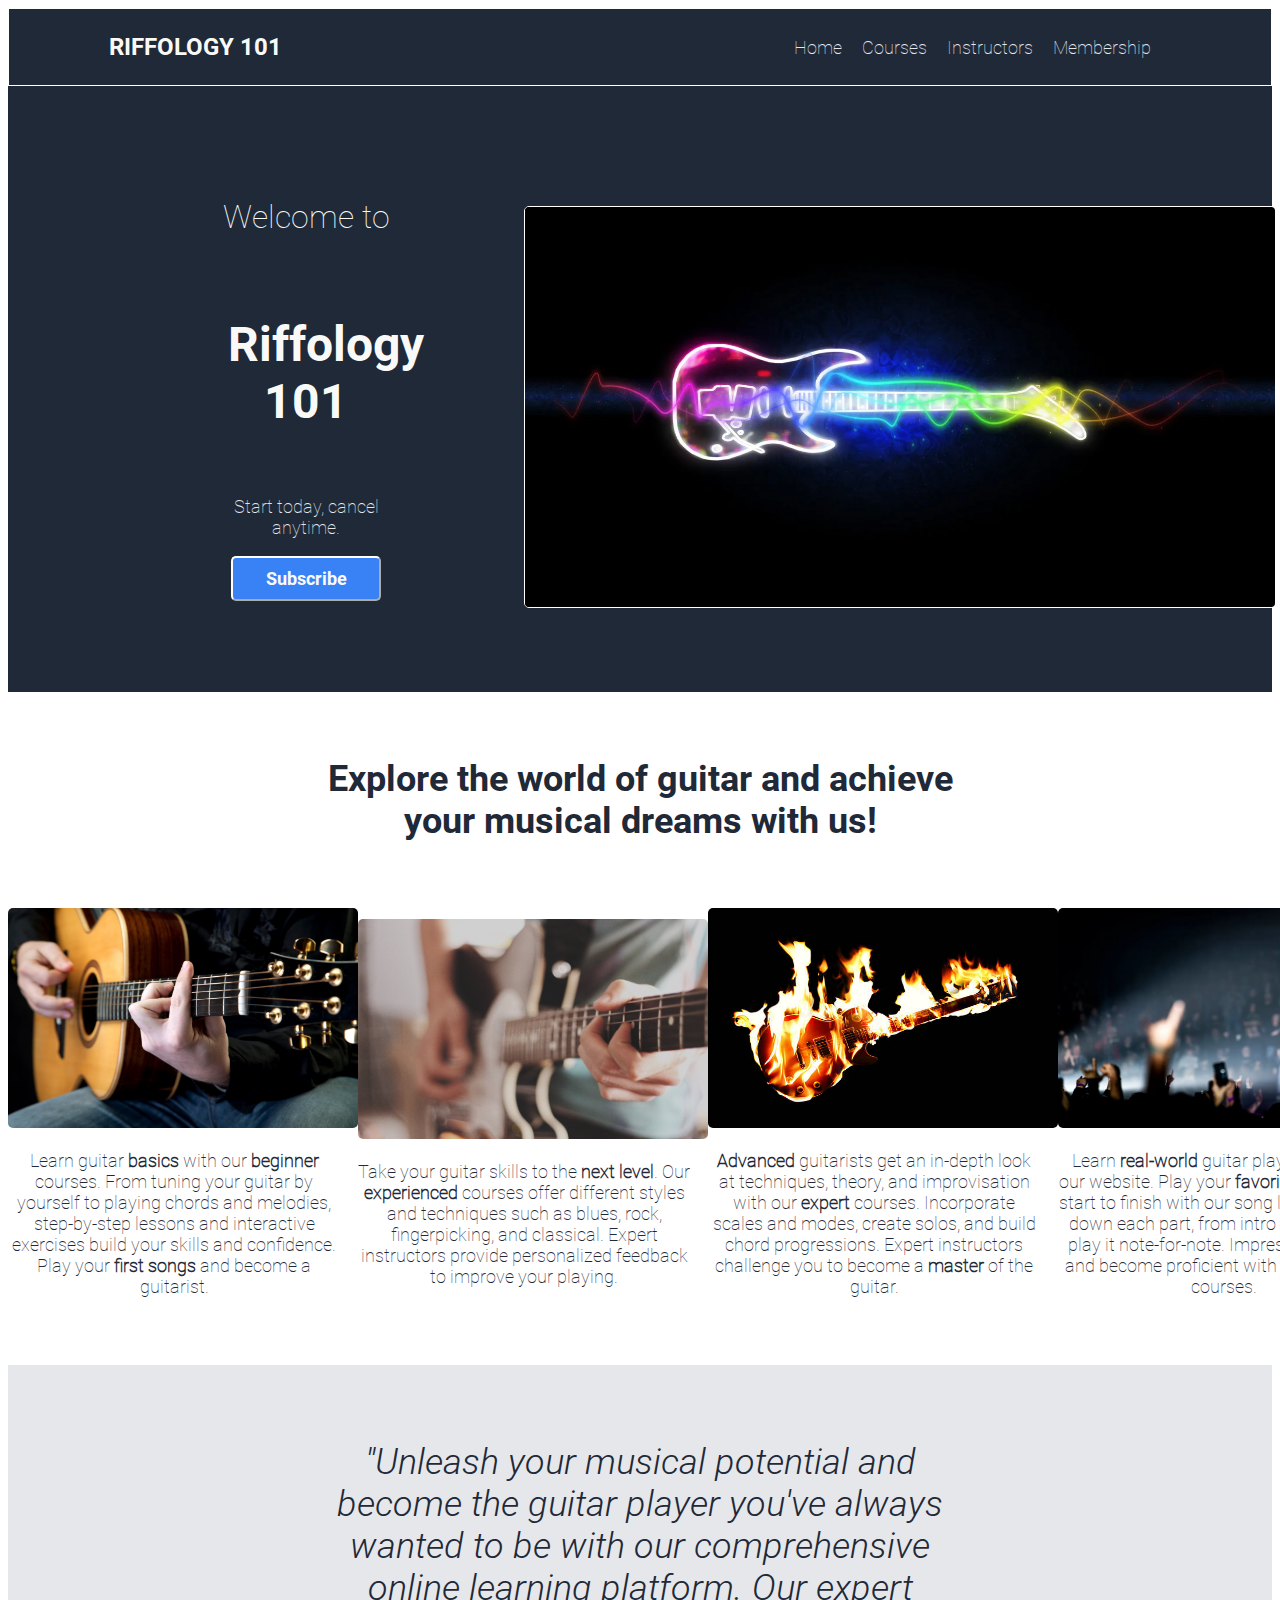
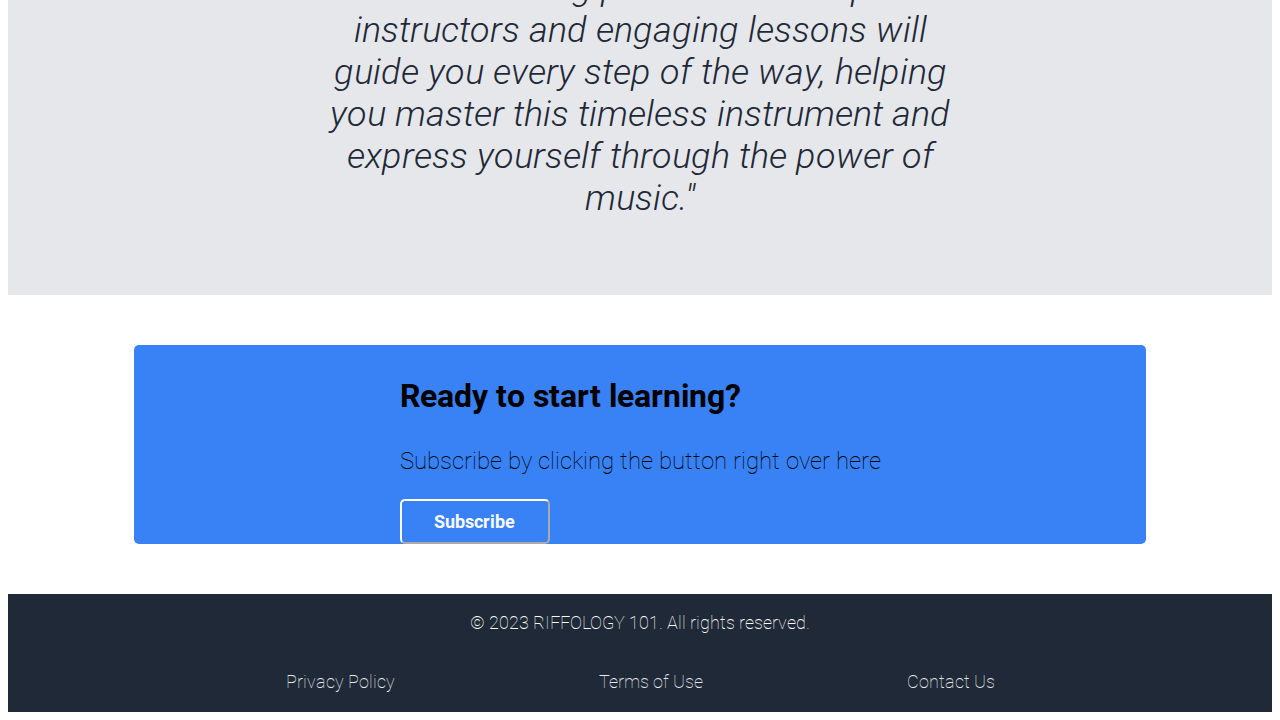
==== index.html @ 1169cb9c "first commit" ====
<!DOCTYPE html>
<html lang="en">
<head>
    <meta charset="UTF-8">
    <meta http-equiv="X-UA-Compatible" content="IE=edge">
    <meta name="viewport" content="width=device-width, initial-scale=1.0">
    <link rel="stylesheet" href="style.css">
    <title>Home | RIFFOLOGY 101</title>
</head>
<body>
    <header>
        <div class="hero">
            <div class="left-hero">
                <p>RIFFOLOGY 101</p>
            </div>
            <nav class="right-hero">
                <a href="./index.html">Home</a>
                <a href="./pages/courses.html">Courses</a>
                <a href="./pages/instructors.html">Instructors</a>
                <a href="./pages/membership.html">Membership</a>
            </nav>
        </div>

        <div class="box-2">
            <div class="inside-box-2">
                <div class="deep-box-2">
                    <div class="welcome-box-2">
                        <p>Welcome to</p>
                    </div>
                    <div class="title-box-2">
                        <p>Riffology 101</p>
                    </div>
                    <div class="context-box-2">
                        <p>Start today, cancel anytime.</p>
                    </div>
                    <button class="button-box-2">Subscribe</button>
                </div>
                <div class="img-container">
                    <img class="img" src="./images/neon.jpg" alt="neon-guitar-img">
                </div>
            </div>
        </div>
    </header>

    <section class="text-box">
        <div class="text-info">
            <p>Explore the world of guitar and achieve your musical dreams with us!</p>
        </div>
    </section>

    <article class="four-boxes">
        <section class="box-container">
            <figure>
                <img src="./images/beginner.jpg" alt="beginner-course-img">
                <figcaption>
                    <p>Learn guitar <b>basics</b> with our <b>beginner</b> courses. From tuning your guitar by yourself to playing chords
                        and melodies, step-by-step lessons and interactive exercises build your skills and confidence. Play your
                        <b>first songs</b> and become a guitarist.</p>
                </figcaption>
            </figure>
        </section>

        <section class="box-container">
            <figure>
                <img src="./images/experienced.jpg" alt="experienced-course-img">
                <figcaption>
                    <p>Take your guitar skills to the <b>next level</b>. Our <b>experienced</b> courses offer different styles
                        and techniques such as blues, rock, fingerpicking, and classical. Expert instructors provide personalized feedback
                        to improve your playing.</p>
                </figcaption>
            </figure>
        </section>

        <section class="box-container">
            <figure>
                <img src="./images/advanced.jpg" alt="advanced-course-img">
                <figcaption>
                    <p><b>Advanced</b> guitarists get an in-depth look at techniques, theory, and improvisation with our
                        <b>expert</b> courses. Incorporate scales and modes, create solos, and build chord progressions. Expert instructors
                        challenge you to become a <b>master</b> of the guitar.</p>
                </figcaption>
            </figure>
        </section>

        <section class="box-container">
            <figure>
                <img src="./images/stage.jpg" alt="band-on-stage-img">
                <figcaption>
                    <p>Learn <b>real-world</b> guitar playing skills on our website. Play your <b>favorite songs</b> from start to finish with
                        our song lessons. Break down each part, from intro to outro, and play it note-for-note. Impress loved ones and become
                        proficient with our thorough courses.</p>
                </figcaption>
            </figure>
        </section>
    </article>

    <section class="quote-box">
        <div class="quote-text">
            <p>"Unleash your musical potential and become the guitar player you've always wanted to be with our comprehensive
                 online learning platform. Our expert instructors and engaging lessons will guide you every step of the way,
                  helping you master this timeless instrument and express yourself through the power of music."
            </p>
        </div>
    </section>

    <!-- <section class="subscribe-box">
        <div class="subscribe-box-content">
            <div class="subscribe-box-text">
                <div class="subscribe-box-bold">
                    <p>Ready to start learning?</p>
                </div>
                <div class="subscribe-box-normal">
                    <p>Subscribe by clicking the button right over here</p>
                </div>
            </div>
            <button class="subscribe-button">Subscribe</button>
        </div>
    </section> -->

    <section class="subscribe-box">
        <div class="content">
            <div class="text">
                <div class="bold">
                    <p>Ready to start learning?</p>
                </div>
                <div class="thin">
                    <p>Subscribe by clicking the button right over here</p>
                </div>
            </div>
            <button class="subscribe-button">Subscribe</button>
        </div>
    </section>

    <footer>
        <p>© 2023 RIFFOLOGY 101. All rights reserved.</p>
        <nav role="navigation">
            <a href="">Privacy Policy</a>
            <a href="">Terms of Use</a>
            <a href="">Contact Us</a>
        </nav>
    </footer>
    
</body>
</html>
---- style.css ----
@font-face {
    font-family: 'Roboto';
    src: url(./fonts/Roboto-Black.ttf);
}
@font-face {
    font-family: 'RobotoBold';
    src: url(./fonts/Roboto-Bold.ttf);
    font-weight: 800;
}
@font-face {
    font-family: 'RobotoThin';
    src: url(./fonts/Roboto-Thin.ttf);
    font-weight: 100;
}
@font-face {
    font-family: 'RobotoLightItalic';
    src: url(./fonts/Roboto-LightItalic.ttf);
}

/* --------------------------------------------------------------MAIN-------------------------------------------------------------- */

/* *{
    border: 1px solid red;
} */

header{
    background-color: #1f2937;
}

footer{
    display: flex;
    flex-direction: column;
    gap: 20px;
    background-color: #1f2937;
    margin-top: 50px;
    padding-bottom: 20px;
    font-family: 'RobotoThin';
    font-size: 18px;
    color: #f9faf8;
    justify-content: center;
    text-align: center;
}

footer a{
    text-decoration: none;
    padding: 0 100px;
    font-family: 'RobotoThin';
    font-size: 18px;
    color: #e5e7eb;
}

.hero{
    display: flex;
    justify-content: space-between;
    border: 1px solid white;
}

.left-hero {
    font-family: 'RobotoBold';
    font-size: 24px;
    color: #f9faf8;
    margin-left: 100px;
}
  
.right-hero {
    display: flex;
    align-items: center;
    margin-right: 100px;
}

.right-hero a{
    text-decoration: none;
    font-family: 'RobotoThin';
    font-size: 18px;
    color: #e5e7eb;
    margin-right: 20px;
}

/* --------------------------------------------------------------INDEX-------------------------------------------------------------- */

.box-2{
    display: flex;
    justify-content: space-between;
    margin-top: 80px;
    margin-left: 200px;
    margin-right: 100px;
    padding-bottom: 80px;
}

.inside-box-2{
    display: flex;
}

.deep-box-2{
    display: flex;
    flex-direction: column;
    text-align: center;
    align-items: center;
}

.welcome-box-2{
    font-family: 'RobotoThin';
    font-size: 32px;
    color: #f9faf8;
}

.title-box-2{
    font-family: 'RobotoBold';
    font-size: 48px;
    color: #f9faf8;
    width: 80%;
}

.context-box-2{
    font-family: 'RobotoThin';
    font-size: 18px;
    color: #e5e7eb;
}

.button-box-2{
    background-color: #3882f6;
    color: #f9faf8;
    padding: 10px 20px;
    border-radius: 5px;
    border-color: white;
    font-family: 'RobotoBold';
    font-size: 18px;
    width: 150px;
}

.img-container{
    margin-left: 120px;
    margin-top: 40px;
}

.img{
    width: 750px;
    height: 400px;
    border: 1px solid white;
    border-radius: 5px;
}

.text-box{
    display: flex;
    align-items: center;
    margin: 30px 0;
}

.text-info{
    font-family: 'RobotoBold';
    font-size: 36px;
    text-align: center;
    color: #1f2937;
    width: 50%;
    margin: 0 auto;
}

.four-boxes{
    display: flex;
    margin-bottom: 50px;
}

.four-boxes img{
    width: 350px;
    height: 220px;
    border-radius: 5px;
}

.four-boxes figure{
    margin: 0;
}

.four-boxes figcaption{
    font-family: 'RobotoThin';
    font-size: 18px;
    color: #1f2937;
    width: 95%;
}

.box-container{
    display: flex;
    align-items: center;
    text-align: center;
}

.quote-box{
    display: flex;
    background-color: #e5e7eb;
    align-items: center;
}

.quote-text{
    font-family: 'RobotoLightItalic';
    font-size: 36px;
    text-align: center;
    color: #1f2937;
    width: 50%;
    margin: 0 auto;
    padding: 40px 0;
}

.subscribe-box{
    display: flex;
    background-color: #3882f6;
    justify-content: center;
    border-radius: 5px;
    margin: 50px auto;
    width: 80%;
}

.subscribe-box-content{
    display: flex;
    align-items: center;
    justify-content: space-evenly;
    color: white;
    gap: 200px;
}

.subscribe-box-text{
    padding: 20px 0;
}

.subscribe-box-bold{
    font-family: 'RobotoBold';
    font-size: 24px;
}

.subscribe-box-normal{
    font-family: 'RobotoThin';
    font-size: 18px;
}

.subscribe-box-bold p, .subscribe-box-normal p {
    margin: 0;
}

.subscribe-button{
    background-color: #3882f6;
    color: #f9faf8;
    border-radius: 5px;
    border-color: white;
    font-family: 'RobotoBold';
    font-size: 18px;
    padding: 10px 20px;
    width: 150px;
}

/* --------------------------------------------------------------COURSES-------------------------------------------------------------- */

.courses-no-background-box, .courses-background-box{
    display: flex;
    justify-content: space-evenly;
    font-family: 'RobotoThin';
    font-size: 24px;
    text-align: center;
}

.courses-no-background-box{
    color: #1f2937;
}

.courses-background-box{
    background-color: #1f2937;
    color: #f9faf8;
    border: 1px solid white;
}

.courses-no-background-box p, .courses-background-box p{
    padding-top: 65px;
}

.courses-no-background-box img, .courses-background-box img{
    width: 475px;
    height: 325px;
    border-radius: 5px;
    border: 1px solid white;
}

.courses-text{
    display: flex;
    width: 50%;
}

/* --------------------------------------------------------------INSTRUCTORS-------------------------------------------------------------- */

.instructors-box{
    display: flex;
    justify-content: space-evenly;
    font-family: 'RobotoThin';
    font-size: 24px;
    text-align: center;
    color: #e5e7eb;
}

.instructors-box img{
    width: 400px;
    height: 250px;
    border-radius: 5px;
    border: 1px solid white;
}

.instructors-box-content{
    display: flex;
    background-color: #1f2937;
}

/* --------------------------------------------------------------MEMBERSHIP-------------------------------------------------------------- */

.membership{
    display: flex;
    flex-direction: column;
    background-color: #1f2937;
    border-radius: 15px;
    margin: 5px auto;
    margin-top: 50px;
    padding: 20px 0;
    text-align: center;
    color: #e5e7eb;
    width: 50%;
}
.thin{
    font-family: 'RobotoThin';
    font-size: 24px;
}
.bold{
    font-family: 'RobotoBold';
    font-size: 32px;
}

.membership p{
    margin: 0;
}

.membership-plans{
    display: flex;
    justify-content: space-between;
    gap: 50px;
    margin: 0 50px;
    margin-top: 50px;
    color: #e5e7eb;
}

.membership-plan{
    display: flex;
    flex-direction: column;
    background-color: #1f2937;
    text-align: center;
    border-radius: 15px;
}

.membership-plan:first-child{
    height: 100%;
}

.membership-plan-title{
    font-family: 'RobotoBold';
    font-size: 48px;
}

.membership-fees{
    font-family: 'RobotoThin';
    font-size: 24px;
}

.membership-plan-content{
    font-family: 'RobotoThin';
    font-size: 18px;
    text-align: left;
}

.membership-plan-content ul li{
    margin-bottom: 15px;
}

.mid-hr{
    width: 50%;
}

.small-hr{
    width: 30%;
}

.membership-subscribe-button{
    background-color: #3882f6;
    color: #f9faf8;
    border-radius: 5px;
    border-color: white;
    font-family: 'RobotoBold';
    font-size: 18px;
    padding: 10px 20px;
    width: 150px;
    margin: 0 auto;
    margin-top: 10px;
    margin-bottom: 30px;
}
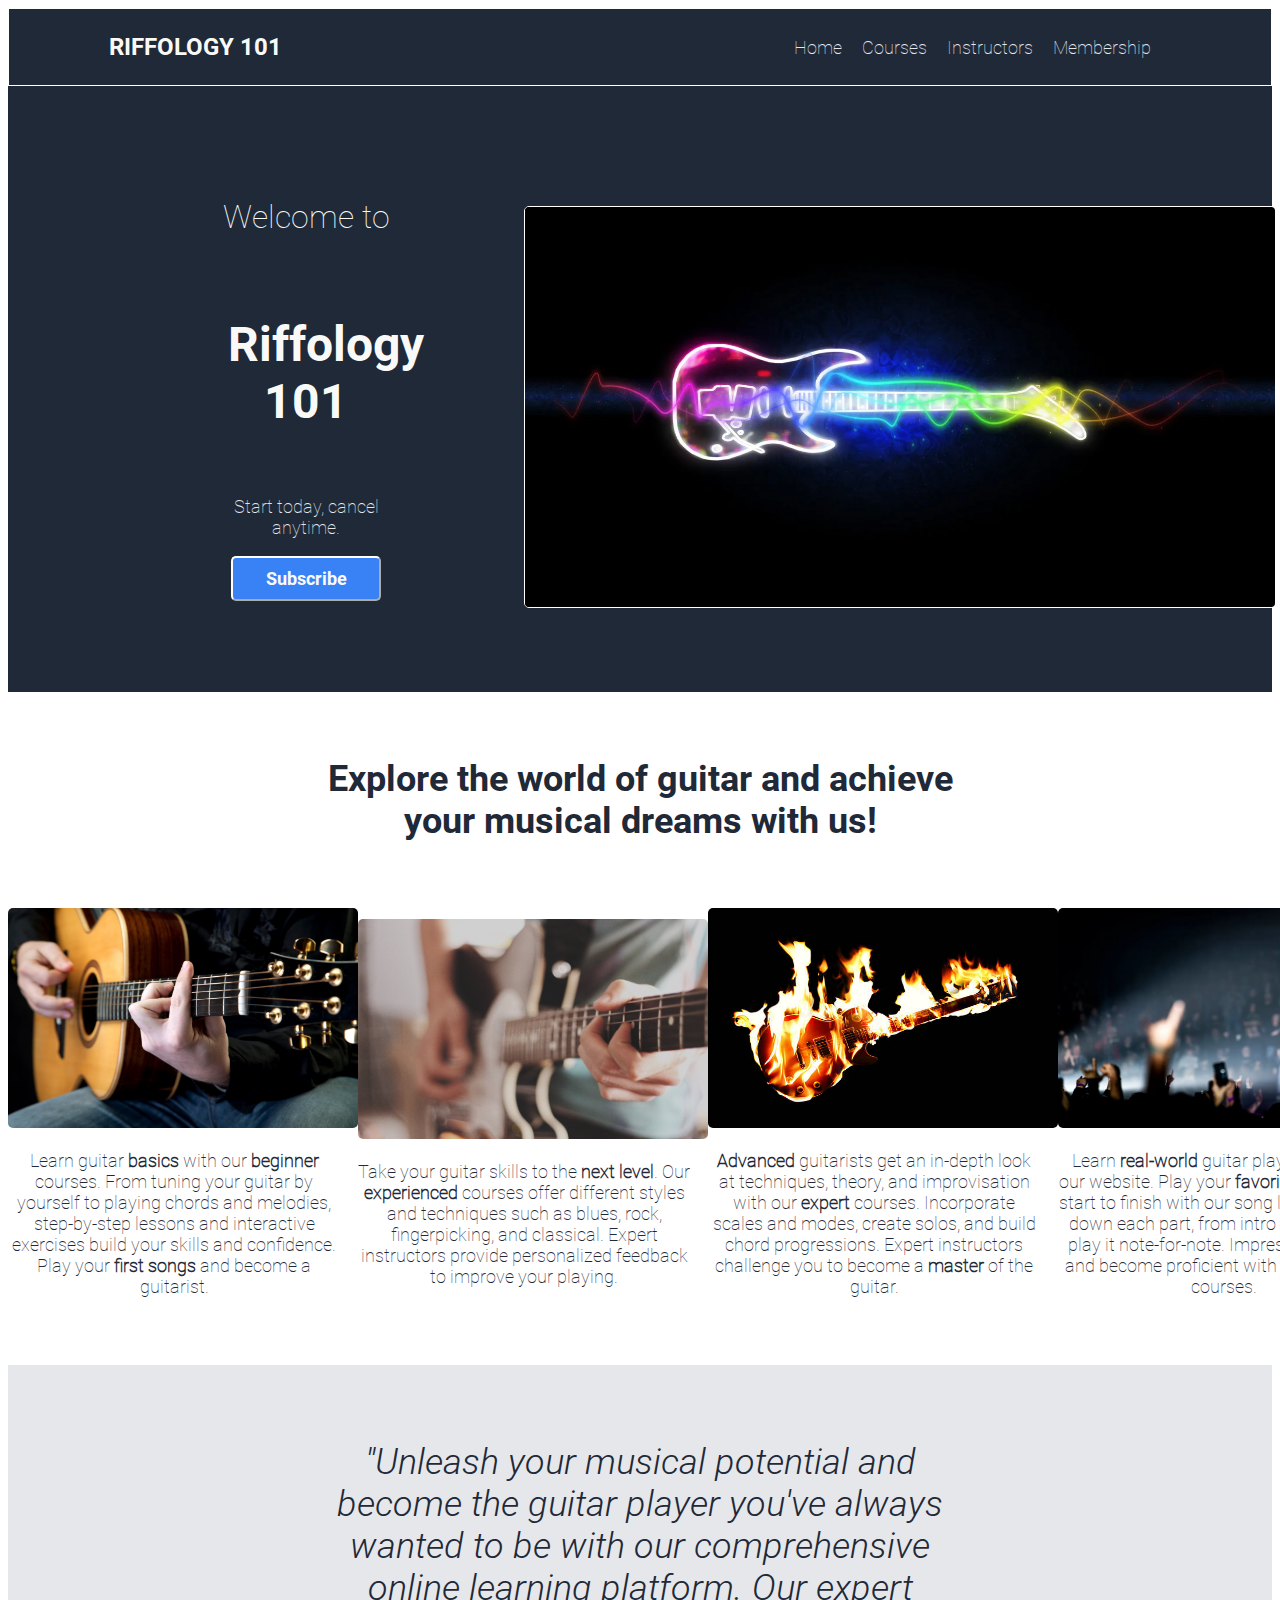
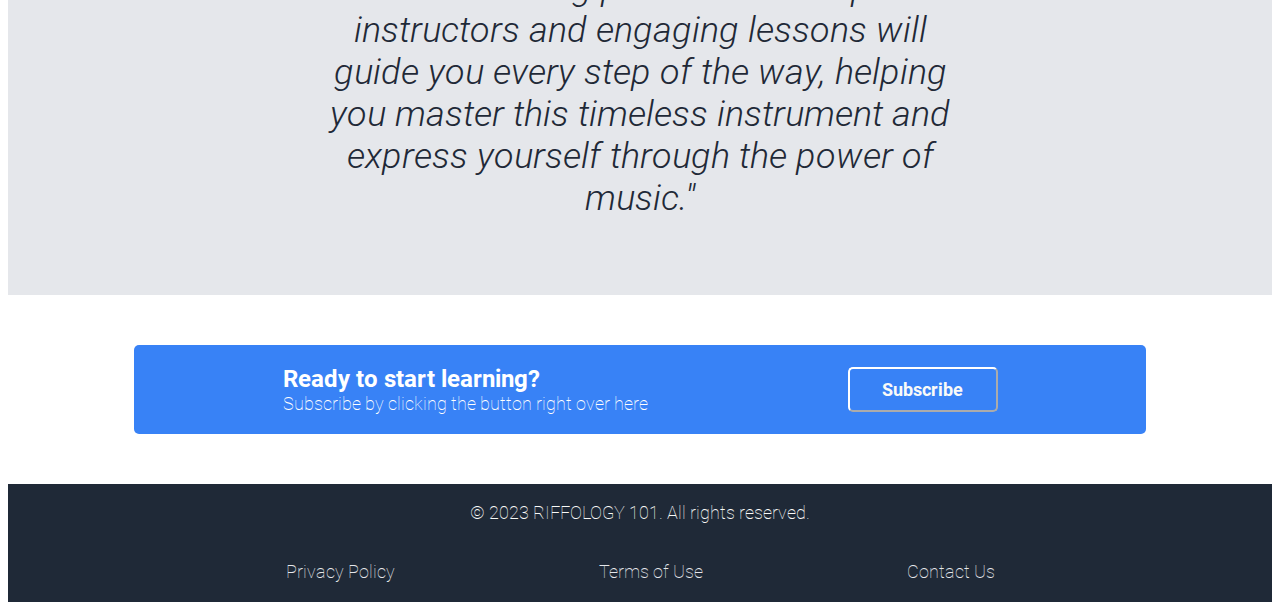
==== commit c17465bb: "update index.html" ====
--- a/index.html
+++ b/index.html
@@ -103,27 +103,13 @@
         </div>
     </section>
 
-    <!-- <section class="subscribe-box">
+    <section class="subscribe-box">
         <div class="subscribe-box-content">
             <div class="subscribe-box-text">
                 <div class="subscribe-box-bold">
                     <p>Ready to start learning?</p>
                 </div>
                 <div class="subscribe-box-normal">
-                    <p>Subscribe by clicking the button right over here</p>
-                </div>
-            </div>
-            <button class="subscribe-button">Subscribe</button>
-        </div>
-    </section> -->
-
-    <section class="subscribe-box">
-        <div class="content">
-            <div class="text">
-                <div class="bold">
-                    <p>Ready to start learning?</p>
-                </div>
-                <div class="thin">
                     <p>Subscribe by clicking the button right over here</p>
                 </div>
             </div>
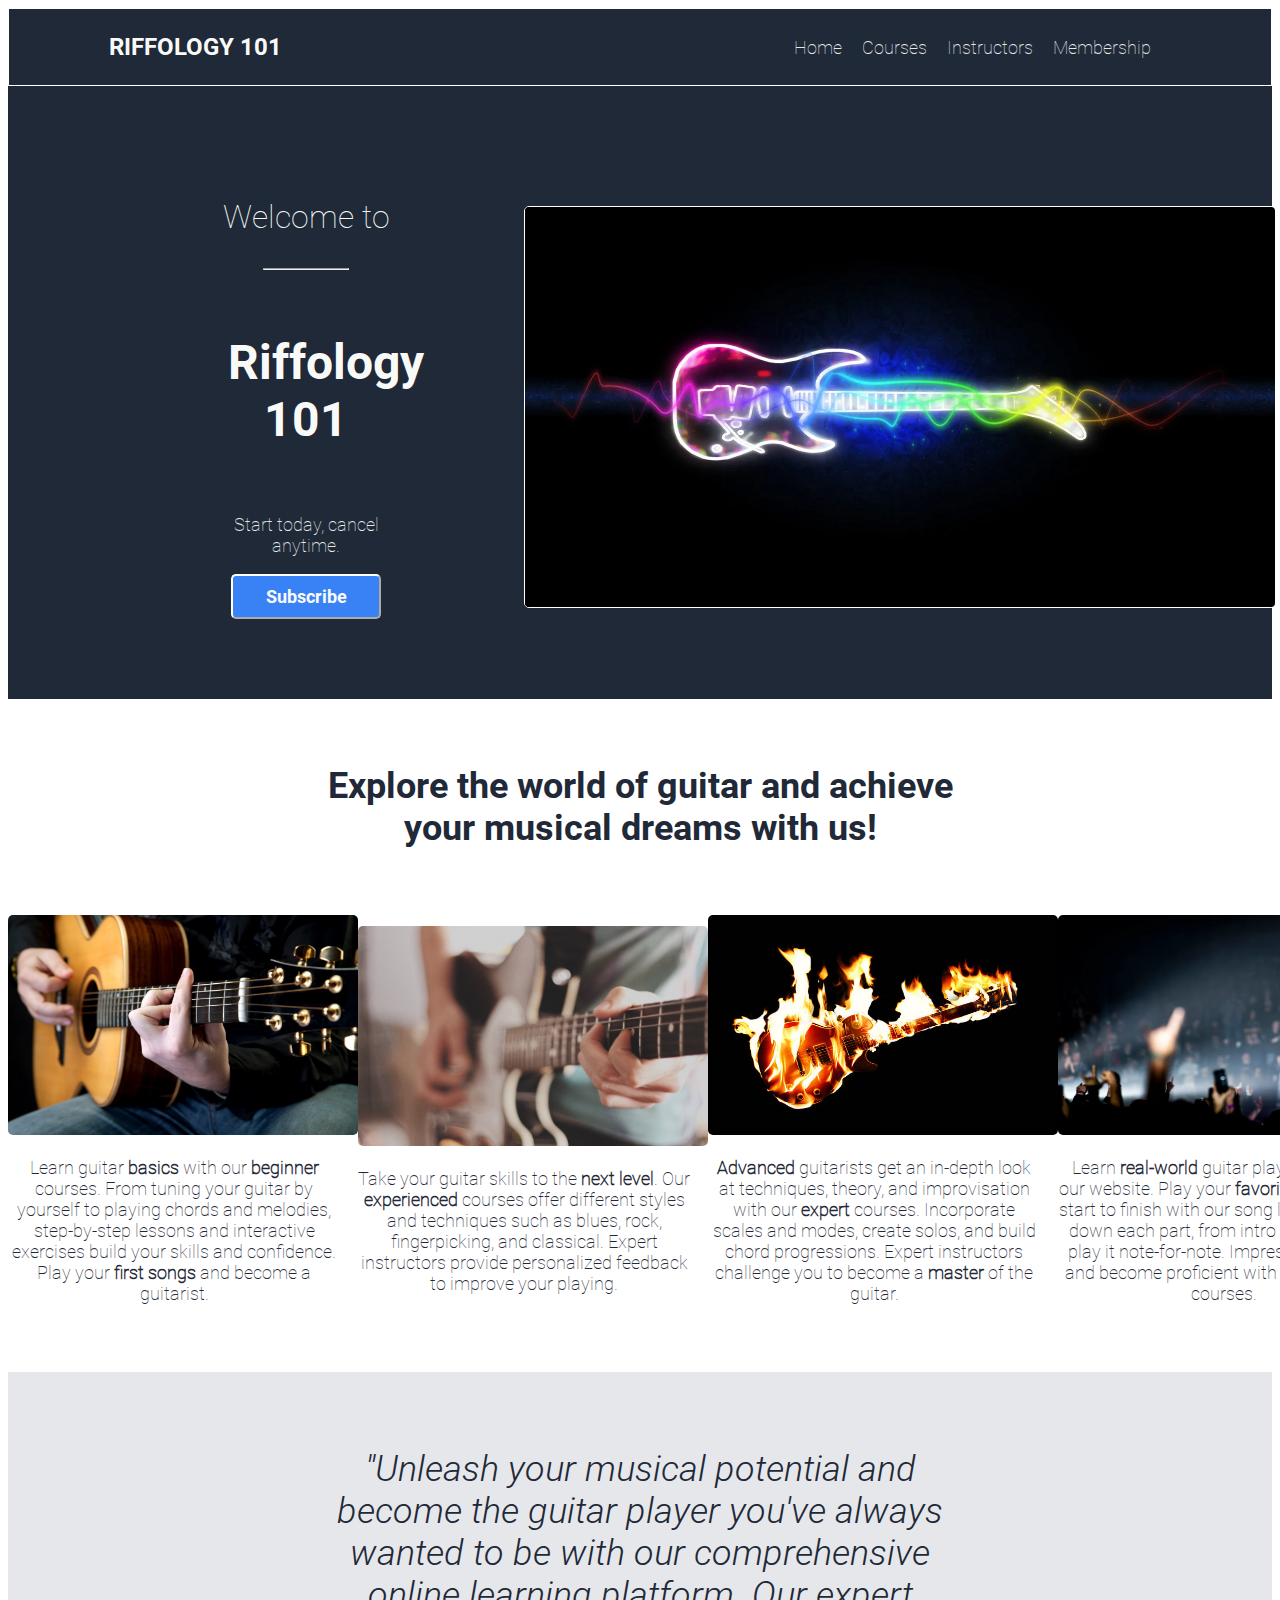
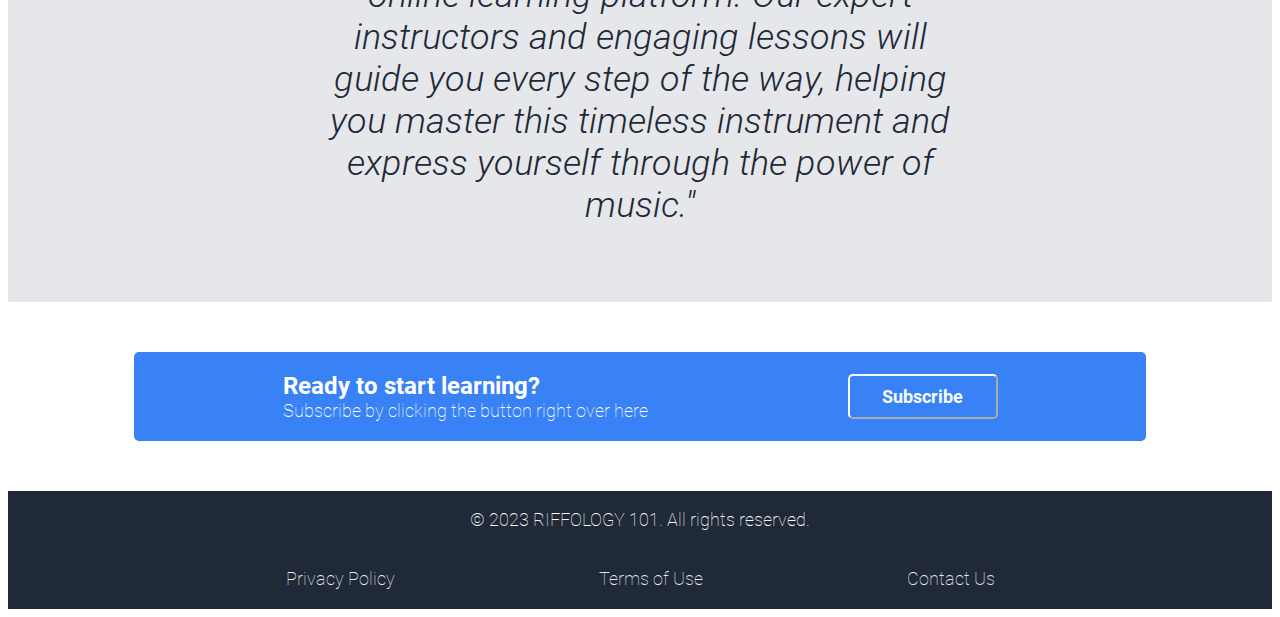
==== commit a3635260: "update index.html" ====
--- a/index.html
+++ b/index.html
@@ -26,6 +26,7 @@
                 <div class="deep-box-2">
                     <div class="welcome-box-2">
                         <p>Welcome to</p>
+                        <hr class="mid-hr">
                     </div>
                     <div class="title-box-2">
                         <p>Riffology 101</p>
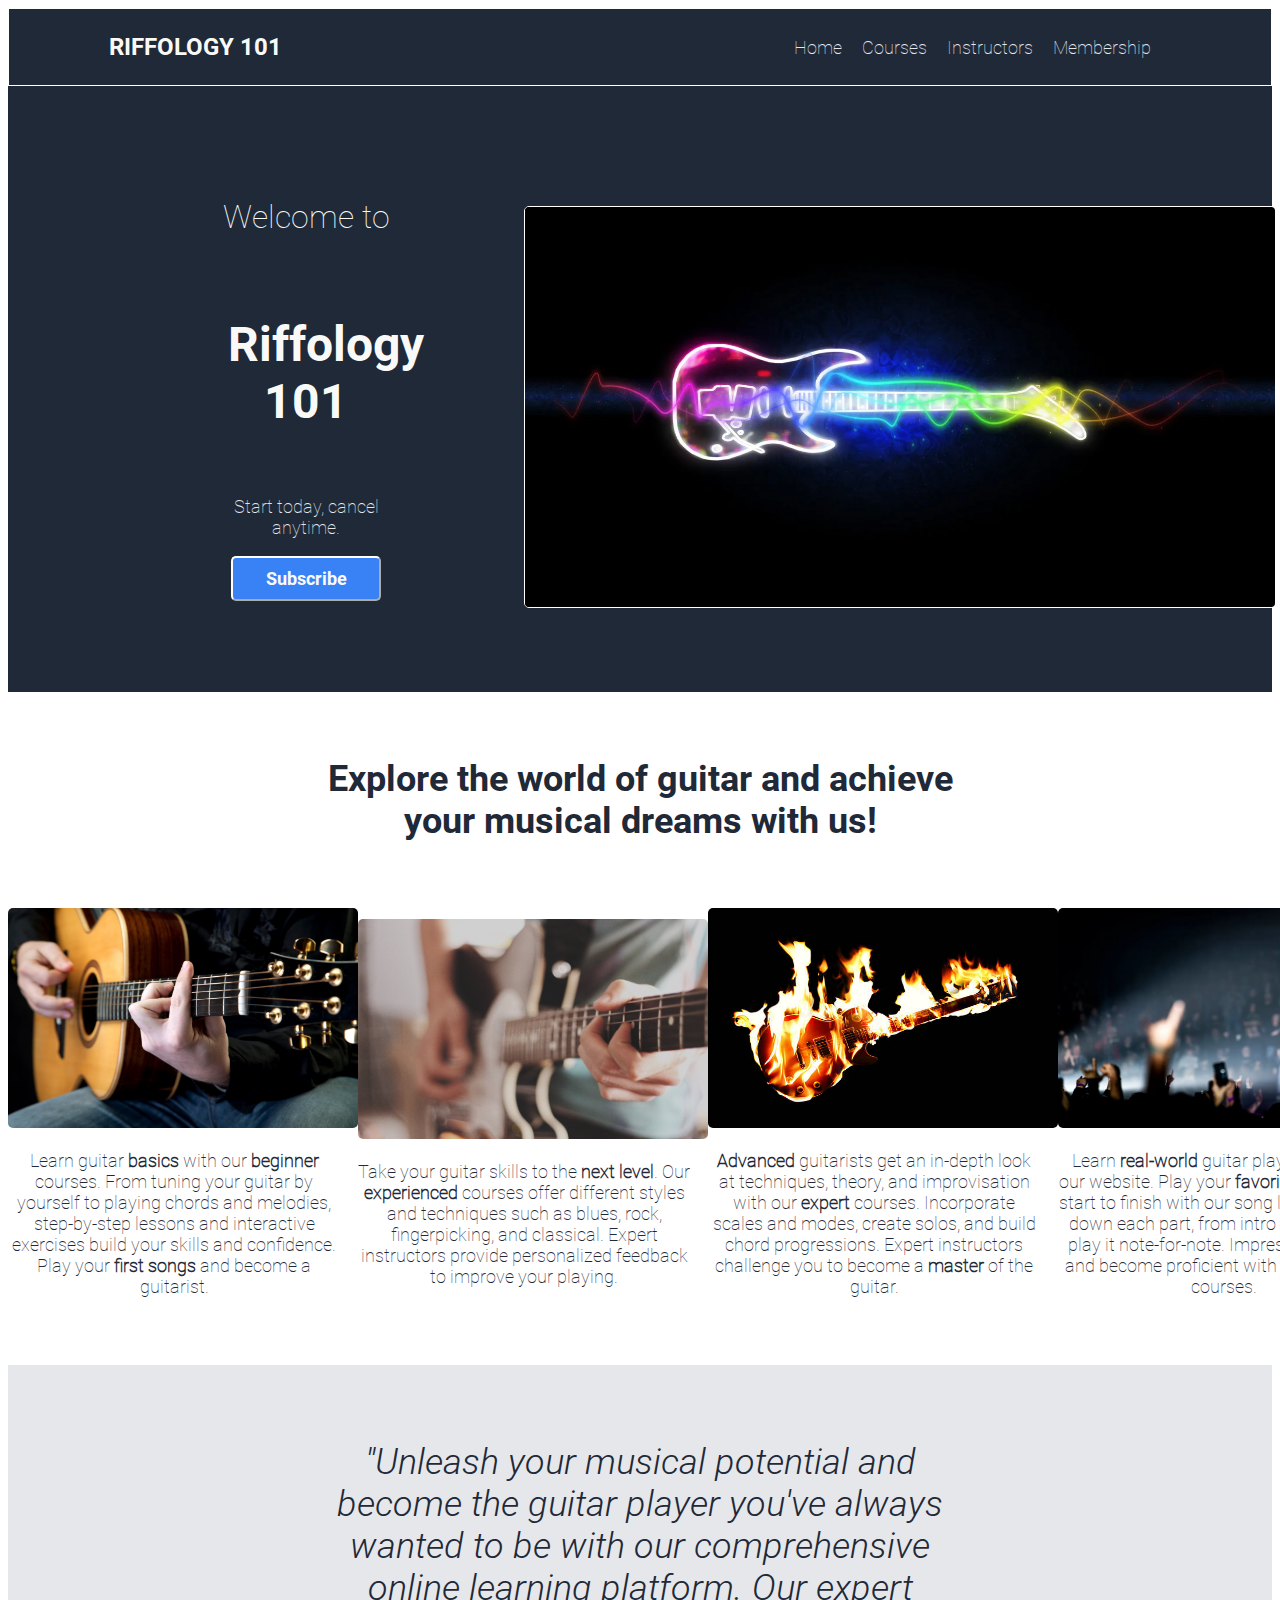
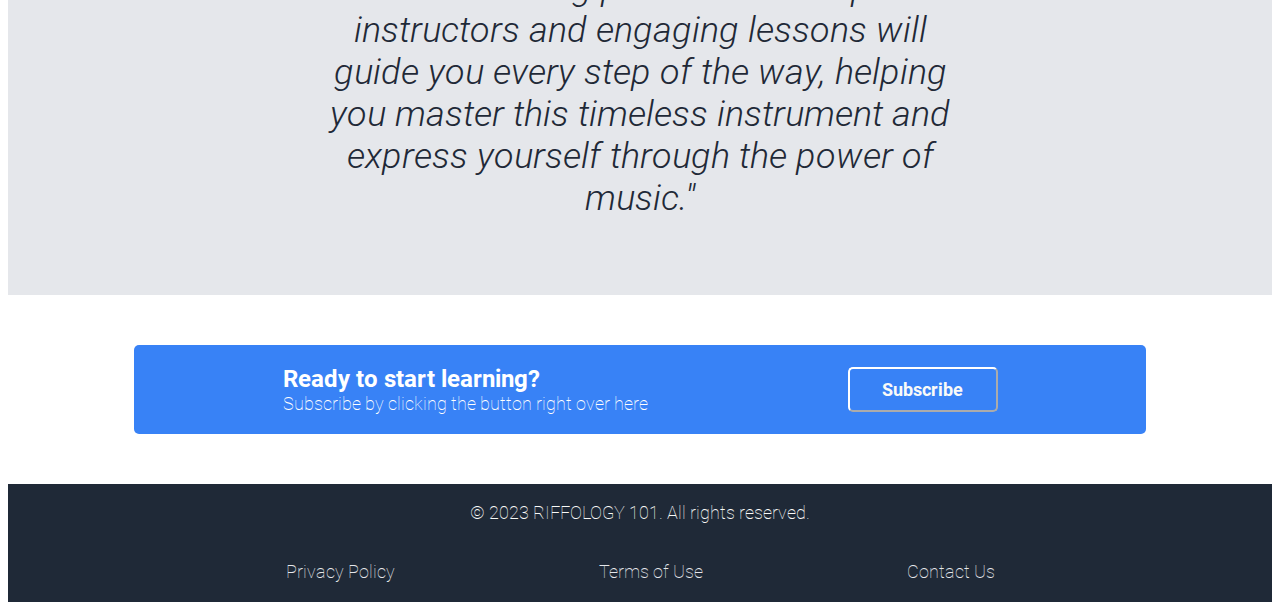
==== commit 1ac3227b: "update index.html" ====
--- a/index.html
+++ b/index.html
@@ -26,7 +26,6 @@
                 <div class="deep-box-2">
                     <div class="welcome-box-2">
                         <p>Welcome to</p>
-                        <hr class="mid-hr">
                     </div>
                     <div class="title-box-2">
                         <p>Riffology 101</p>
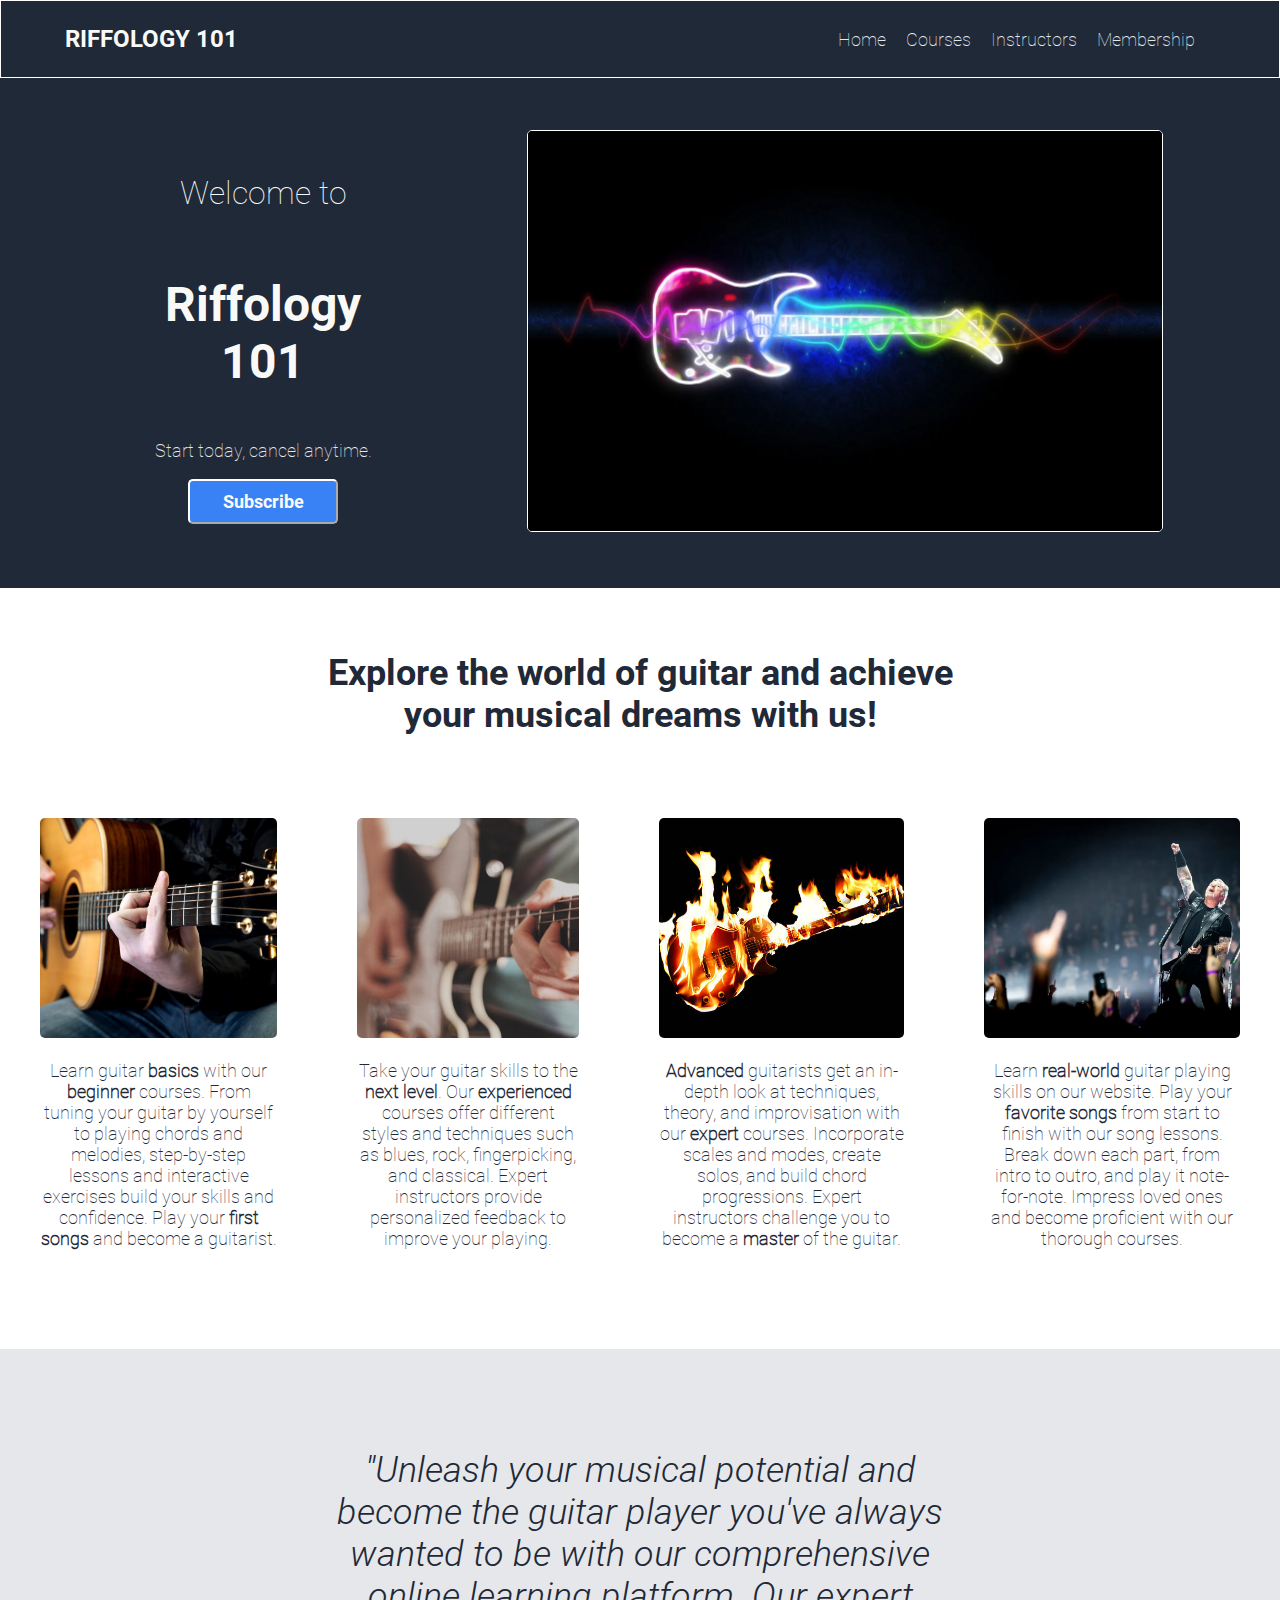
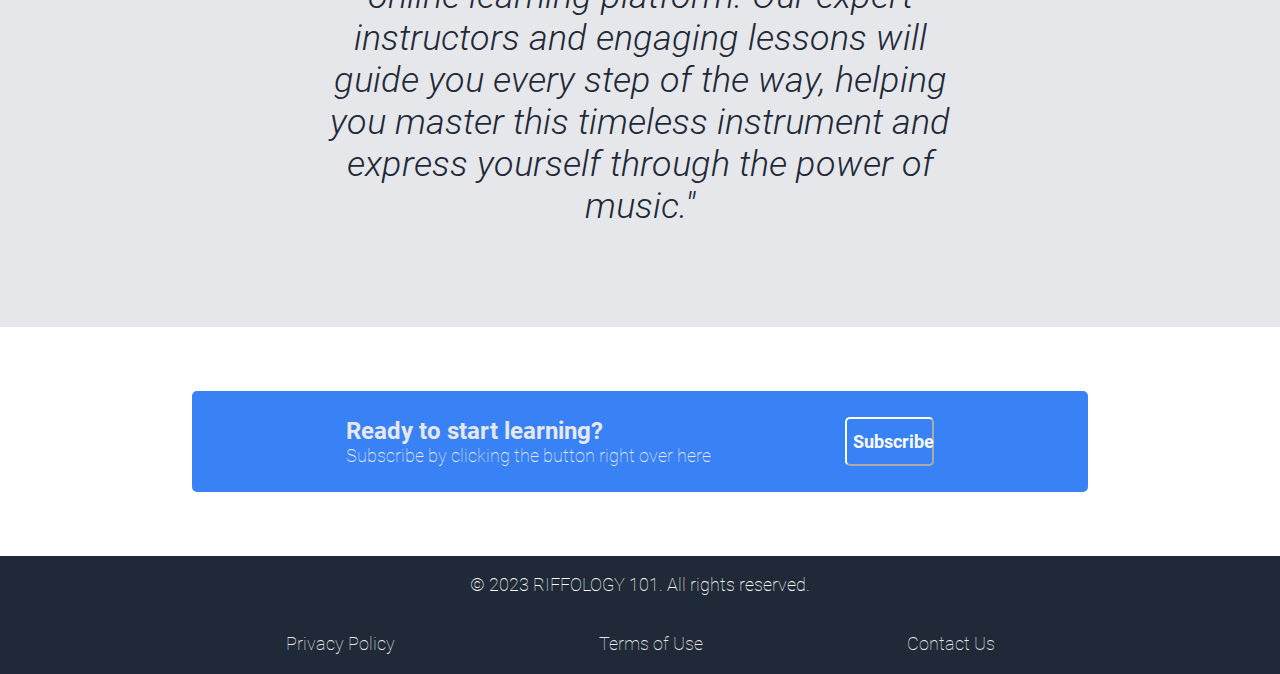
==== commit 0865b997: "fix project" ====
--- a/index.html
+++ b/index.html
@@ -9,113 +9,83 @@
 </head>
 <body>
     <header>
-        <div class="hero">
-            <div class="left-hero">
-                <p>RIFFOLOGY 101</p>
-            </div>
-            <nav class="right-hero">
-                <a href="./index.html">Home</a>
-                <a href="./pages/courses.html">Courses</a>
-                <a href="./pages/instructors.html">Instructors</a>
-                <a href="./pages/membership.html">Membership</a>
-            </nav>
-        </div>
-
-        <div class="box-2">
-            <div class="inside-box-2">
-                <div class="deep-box-2">
-                    <div class="welcome-box-2">
-                        <p>Welcome to</p>
-                    </div>
-                    <div class="title-box-2">
-                        <p>Riffology 101</p>
-                    </div>
-                    <div class="context-box-2">
-                        <p>Start today, cancel anytime.</p>
-                    </div>
-                    <button class="button-box-2">Subscribe</button>
-                </div>
-                <div class="img-container">
-                    <img class="img" src="./images/neon.jpg" alt="neon-guitar-img">
-                </div>
-            </div>
-        </div>
+        <p class="left-hero">RIFFOLOGY 101</p>
+        <nav class="right-hero">
+            <a href="./index.html">Home</a>
+            <a href="./pages/courses.html">Courses</a>
+            <a href="./pages/instructors.html">Instructors</a>
+            <a href="./pages/membership.html">Membership</a>
+        </nav>
     </header>
 
-    <section class="text-box">
-        <div class="text-info">
-            <p>Explore the world of guitar and achieve your musical dreams with us!</p>
-        </div>
-    </section>
-
-    <article class="four-boxes">
-        <section class="box-container">
-            <figure>
-                <img src="./images/beginner.jpg" alt="beginner-course-img">
-                <figcaption>
-                    <p>Learn guitar <b>basics</b> with our <b>beginner</b> courses. From tuning your guitar by yourself to playing chords
-                        and melodies, step-by-step lessons and interactive exercises build your skills and confidence. Play your
-                        <b>first songs</b> and become a guitarist.</p>
-                </figcaption>
-            </figure>
+    <main>
+        <section class="box-2">
+            <aside class="deep-box-2">
+                <p class="welcome-box-2">Welcome to</p>
+                <h1 class="title-box-2">Riffology 101</h1>
+                <p class="context-box-2">Start today, cancel anytime.</p>
+                <button class="button-box-2">Subscribe</button>
+            </aside>
+            <picture>
+                <img src="./images/neon.jpg" alt="neon-guitar-img">
+            </picture>
         </section>
 
-        <section class="box-container">
-            <figure>
-                <img src="./images/experienced.jpg" alt="experienced-course-img">
-                <figcaption>
-                    <p>Take your guitar skills to the <b>next level</b>. Our <b>experienced</b> courses offer different styles
-                        and techniques such as blues, rock, fingerpicking, and classical. Expert instructors provide personalized feedback
-                        to improve your playing.</p>
-                </figcaption>
-            </figure>
+        <section>
+            <h2 class="header-2">Explore the world of guitar and achieve your musical dreams with us!</h2>
+            <div class="four-boxes">
+                <figure>
+                    <img src="./images/beginner.jpg" alt="beginner-course-img">
+                    <figcaption>
+                        <p>Learn guitar <b>basics</b> with our <b>beginner</b> courses. From tuning your guitar by yourself to playing chords
+                            and melodies, step-by-step lessons and interactive exercises build your skills and confidence. Play your
+                            <b>first songs</b> and become a guitarist.</p>
+                    </figcaption>
+                </figure>
+                <figure>
+                    <img src="./images/experienced.jpg" alt="experienced-course-img">
+                    <figcaption>
+                        <p>Take your guitar skills to the <b>next level</b>. Our <b>experienced</b> courses offer different styles
+                            and techniques such as blues, rock, fingerpicking, and classical. Expert instructors provide personalized feedback
+                            to improve your playing.</p>
+                    </figcaption>
+                </figure>
+                <figure>
+                    <img src="./images/advanced.jpg" alt="advanced-course-img">
+                    <figcaption>
+                        <p><b>Advanced</b> guitarists get an in-depth look at techniques, theory, and improvisation with our
+                            <b>expert</b> courses. Incorporate scales and modes, create solos, and build chord progressions. Expert instructors
+                            challenge you to become a <b>master</b> of the guitar.</p>
+                    </figcaption>
+                </figure>
+                <figure>
+                    <img src="./images/stage.jpg" alt="band-on-stage-img">
+                    <figcaption>
+                        <p>Learn <b>real-world</b> guitar playing skills on our website. Play your <b>favorite songs</b> from start to finish with
+                            our song lessons. Break down each part, from intro to outro, and play it note-for-note. Impress loved ones and become
+                            proficient with our thorough courses.</p>
+                    </figcaption>
+                </figure>
+            </div>
         </section>
 
-        <section class="box-container">
-            <figure>
-                <img src="./images/advanced.jpg" alt="advanced-course-img">
-                <figcaption>
-                    <p><b>Advanced</b> guitarists get an in-depth look at techniques, theory, and improvisation with our
-                        <b>expert</b> courses. Incorporate scales and modes, create solos, and build chord progressions. Expert instructors
-                        challenge you to become a <b>master</b> of the guitar.</p>
-                </figcaption>
-            </figure>
+        <section>
+            <blockquote class="quote">
+                <p>"Unleash your musical potential and become the guitar player you've always wanted to be with our comprehensive
+                    online learning platform. Our expert instructors and engaging lessons will guide you every step of the way,
+                     helping you master this timeless instrument and express yourself through the power of music."
+               </p>
+            </blockquote>
         </section>
 
-        <section class="box-container">
-            <figure>
-                <img src="./images/stage.jpg" alt="band-on-stage-img">
-                <figcaption>
-                    <p>Learn <b>real-world</b> guitar playing skills on our website. Play your <b>favorite songs</b> from start to finish with
-                        our song lessons. Break down each part, from intro to outro, and play it note-for-note. Impress loved ones and become
-                        proficient with our thorough courses.</p>
-                </figcaption>
-            </figure>
+        <section class="subscribe-box">
+            <aside>
+                <h3>Ready to start learning?</h3>
+                <p>Subscribe by clicking the button right over here</p>
+            </aside>
+            <button class="subscribe-button">Subscribe</button>
         </section>
-    </article>
-
-    <section class="quote-box">
-        <div class="quote-text">
-            <p>"Unleash your musical potential and become the guitar player you've always wanted to be with our comprehensive
-                 online learning platform. Our expert instructors and engaging lessons will guide you every step of the way,
-                  helping you master this timeless instrument and express yourself through the power of music."
-            </p>
-        </div>
-    </section>
-
-    <section class="subscribe-box">
-        <div class="subscribe-box-content">
-            <div class="subscribe-box-text">
-                <div class="subscribe-box-bold">
-                    <p>Ready to start learning?</p>
-                </div>
-                <div class="subscribe-box-normal">
-                    <p>Subscribe by clicking the button right over here</p>
-                </div>
-            </div>
-            <button class="subscribe-button">Subscribe</button>
-        </div>
-    </section>
+    </main>
 
     <footer>
         <p>© 2023 RIFFOLOGY 101. All rights reserved.</p>
--- a/style.css
+++ b/style.css
@@ -19,12 +19,36 @@
 
 /* --------------------------------------------------------------MAIN-------------------------------------------------------------- */
 
-/* *{
-    border: 1px solid red;
-} */
+body{
+    margin: 0;
+}
 
 header{
     background-color: #1f2937;
+    display: flex;
+    justify-content: space-between;
+    border: 1px solid white;
+}
+
+.left-hero {
+    font-family: 'RobotoBold';
+    font-size: 24px;
+    color: #f9faf8;
+    margin-left: 5%;
+}
+  
+.right-hero {
+    display: flex;
+    align-items: center;
+    margin-right: 5%;
+}
+
+.right-hero a{
+    text-decoration: none;
+    font-family: 'RobotoThin';
+    font-size: 18px;
+    color: #e5e7eb;
+    margin-right: 20px;
 }
 
 footer{
@@ -32,7 +56,6 @@
     flex-direction: column;
     gap: 20px;
     background-color: #1f2937;
-    margin-top: 50px;
     padding-bottom: 20px;
     font-family: 'RobotoThin';
     font-size: 18px;
@@ -49,53 +72,22 @@
     color: #e5e7eb;
 }
 
-.hero{
-    display: flex;
-    justify-content: space-between;
-    border: 1px solid white;
-}
-
-.left-hero {
-    font-family: 'RobotoBold';
-    font-size: 24px;
-    color: #f9faf8;
-    margin-left: 100px;
-}
-  
-.right-hero {
-    display: flex;
+/* --------------------------------------------------------------INDEX-------------------------------------------------------------- */
+
+.box-2{
+    display: flex;
+    justify-content: space-evenly;
     align-items: center;
-    margin-right: 100px;
-}
-
-.right-hero a{
-    text-decoration: none;
-    font-family: 'RobotoThin';
-    font-size: 18px;
-    color: #e5e7eb;
-    margin-right: 20px;
-}
-
-/* --------------------------------------------------------------INDEX-------------------------------------------------------------- */
-
-.box-2{
-    display: flex;
-    justify-content: space-between;
-    margin-top: 80px;
-    margin-left: 200px;
-    margin-right: 100px;
-    padding-bottom: 80px;
-}
-
-.inside-box-2{
-    display: flex;
+    background-color: #1f2937;
 }
 
 .deep-box-2{
     display: flex;
     flex-direction: column;
+    justify-content: center;
     text-align: center;
     align-items: center;
+    margin: 5% 0;
 }
 
 .welcome-box-2{
@@ -128,109 +120,85 @@
     width: 150px;
 }
 
-.img-container{
-    margin-left: 120px;
-    margin-top: 40px;
-}
-
-.img{
-    width: 750px;
-    height: 400px;
+.box-2 img{
+    max-width: 100%;
+    max-height: 400px;
     border: 1px solid white;
     border-radius: 5px;
 }
 
-.text-box{
-    display: flex;
-    align-items: center;
-    margin: 30px 0;
-}
-
-.text-info{
+/* ---------------------------------------------------------------------------------------------------------------------------- */
+
+.header-2{
     font-family: 'RobotoBold';
     font-size: 36px;
     text-align: center;
     color: #1f2937;
+    margin: 0 auto;
+    margin-top: 5%;
+    margin-bottom: 5%;
     width: 50%;
-    margin: 0 auto;
 }
 
 .four-boxes{
     display: flex;
-    margin-bottom: 50px;
+    justify-content: center;
+    text-align: center;
+    font-family: 'RobotoThin';
+    font-size: 18px;
+    color: #1f2937;
 }
 
 .four-boxes img{
-    width: 350px;
+    width: 100%;
     height: 220px;
     border-radius: 5px;
-}
-
-.four-boxes figure{
-    margin: 0;
-}
-
-.four-boxes figcaption{
-    font-family: 'RobotoThin';
-    font-size: 18px;
-    color: #1f2937;
-    width: 95%;
-}
-
-.box-container{
-    display: flex;
-    align-items: center;
-    text-align: center;
-}
-
-.quote-box{
+    object-fit: cover;
+}
+
+/* ---------------------------------------------------------------------------------------------------------------------------- */
+
+.quote{
     display: flex;
     background-color: #e5e7eb;
     align-items: center;
-}
-
-.quote-text{
+    justify-content: center;
     font-family: 'RobotoLightItalic';
     font-size: 36px;
     text-align: center;
     color: #1f2937;
+    margin: 0 auto;
+    margin-top: 5%;
+    padding: 5% 0;
+}
+
+.quote p{
     width: 50%;
-    margin: 0 auto;
-    padding: 40px 0;
-}
+}
+
+/* ---------------------------------------------------------------------------------------------------------------------------- */
 
 .subscribe-box{
     display: flex;
     background-color: #3882f6;
+    color: #e5e7eb;
     justify-content: center;
     border-radius: 5px;
-    margin: 50px auto;
-    width: 80%;
-}
-
-.subscribe-box-content{
-    display: flex;
-    align-items: center;
-    justify-content: space-evenly;
-    color: white;
-    gap: 200px;
-}
-
-.subscribe-box-text{
-    padding: 20px 0;
-}
-
-.subscribe-box-bold{
-    font-family: 'RobotoBold';
-    font-size: 24px;
-}
-
-.subscribe-box-normal{
-    font-family: 'RobotoThin';
-    font-size: 18px;
-}
-
-.subscribe-box-bold p, .subscribe-box-normal p {
+    margin: 5% auto;
+    gap: 15%;
+    width: 70%;
+    padding: 2% 0;
+}
+
+.subscribe-box h3{
+    font-family: 'RobotoBold';
+    font-size: 24px;
+    margin: 0;
+}
+
+.subscribe-box p{
+    font-family: 'RobotoThin';
+    font-size: 18px;
     margin: 0;
 }
 
@@ -241,8 +209,7 @@
     border-color: white;
     font-family: 'RobotoBold';
     font-size: 18px;
-    padding: 10px 20px;
-    width: 150px;
+    width: 10%;
 }
 
 /* --------------------------------------------------------------COURSES-------------------------------------------------------------- */
@@ -266,11 +233,11 @@
 }
 
 .courses-no-background-box p, .courses-background-box p{
-    padding-top: 65px;
+    padding-top: 5%;
 }
 
 .courses-no-background-box img, .courses-background-box img{
-    width: 475px;
+    width: 100%;
     height: 325px;
     border-radius: 5px;
     border: 1px solid white;
@@ -293,7 +260,7 @@
 }
 
 .instructors-box img{
-    width: 400px;
+    width: 100%;
     height: 250px;
     border-radius: 5px;
     border: 1px solid white;
@@ -392,4 +359,116 @@
     margin: 0 auto;
     margin-top: 10px;
     margin-bottom: 30px;
-}+}
+
+/* --------------------------------------------------------------STYLES-------------------------------------------------------------- */
+
+@media only screen and (max-width: 600px) {
+    .left-hero{
+        font-size: 18px;
+    }
+
+    .right-hero a{
+        font-size: 12px;
+    }
+
+    .box-2 {
+      flex-direction: column;
+    }
+  
+    .deep-box-2 {
+      margin: 40px;
+      padding: 40px;
+    }
+  
+    .title-box-2 {
+      font-size: 36px;
+    }
+  
+    .img {
+      margin-top: 40px;
+      max-height: 300px;
+      max-width: 99%;
+    }
+  }
+
+  /* ---------------------------------------------------------------------- */
+
+  @media (max-width: 768px) {
+    .header-2 {
+        font-size: 24px;
+        width: 80%;
+    }
+
+    .four-boxes {
+      flex-wrap: wrap;
+    }
+    
+    .four-boxes figure {
+      flex-basis: 100%;
+      margin-bottom: 20px;
+    }
+    
+    .four-boxes img {
+      width: 100%;
+      height: auto;
+    }
+  }
+
+  /* ---------------------------------------------------------------------- */
+
+  @media only screen and (max-width: 768px) {
+    .quote {
+      flex-direction: column;
+      font-size: 24px;
+      padding: 10% 0;
+    }
+    
+    .quote p {
+      width: 80%;
+    }
+  }
+
+  /* ---------------------------------------------------------------------- */
+
+  @media only screen and (max-width: 768px) {
+
+    .subscribe-box {
+      flex-direction: column;
+      gap: 5%;
+      width: 70%;
+      padding: 5%;
+      text-align: center;
+    }
+    
+    .subscribe-box h3 {
+      font-size: 18px;
+    }
+    
+    .subscribe-button {
+      width: 40%;
+      margin: 0 auto;
+    }
+  }
+
+  /* ---------------------------------------------------------------------- */
+
+  @media only screen and (max-width: 768px) {
+    .courses-no-background-box, .courses-background-box{
+        font-size: 20px;
+    }
+    
+    .courses-no-background-box, .courses-background-box{
+        flex-direction: column;
+        align-items: center;
+    }
+    
+    .courses-no-background-box img, .courses-background-box img{
+        height: 200px;
+    }
+    
+    .courses-no-background-box p, .courses-background-box p{
+        padding: 5%;
+        width: 80%;
+    }
+  }
